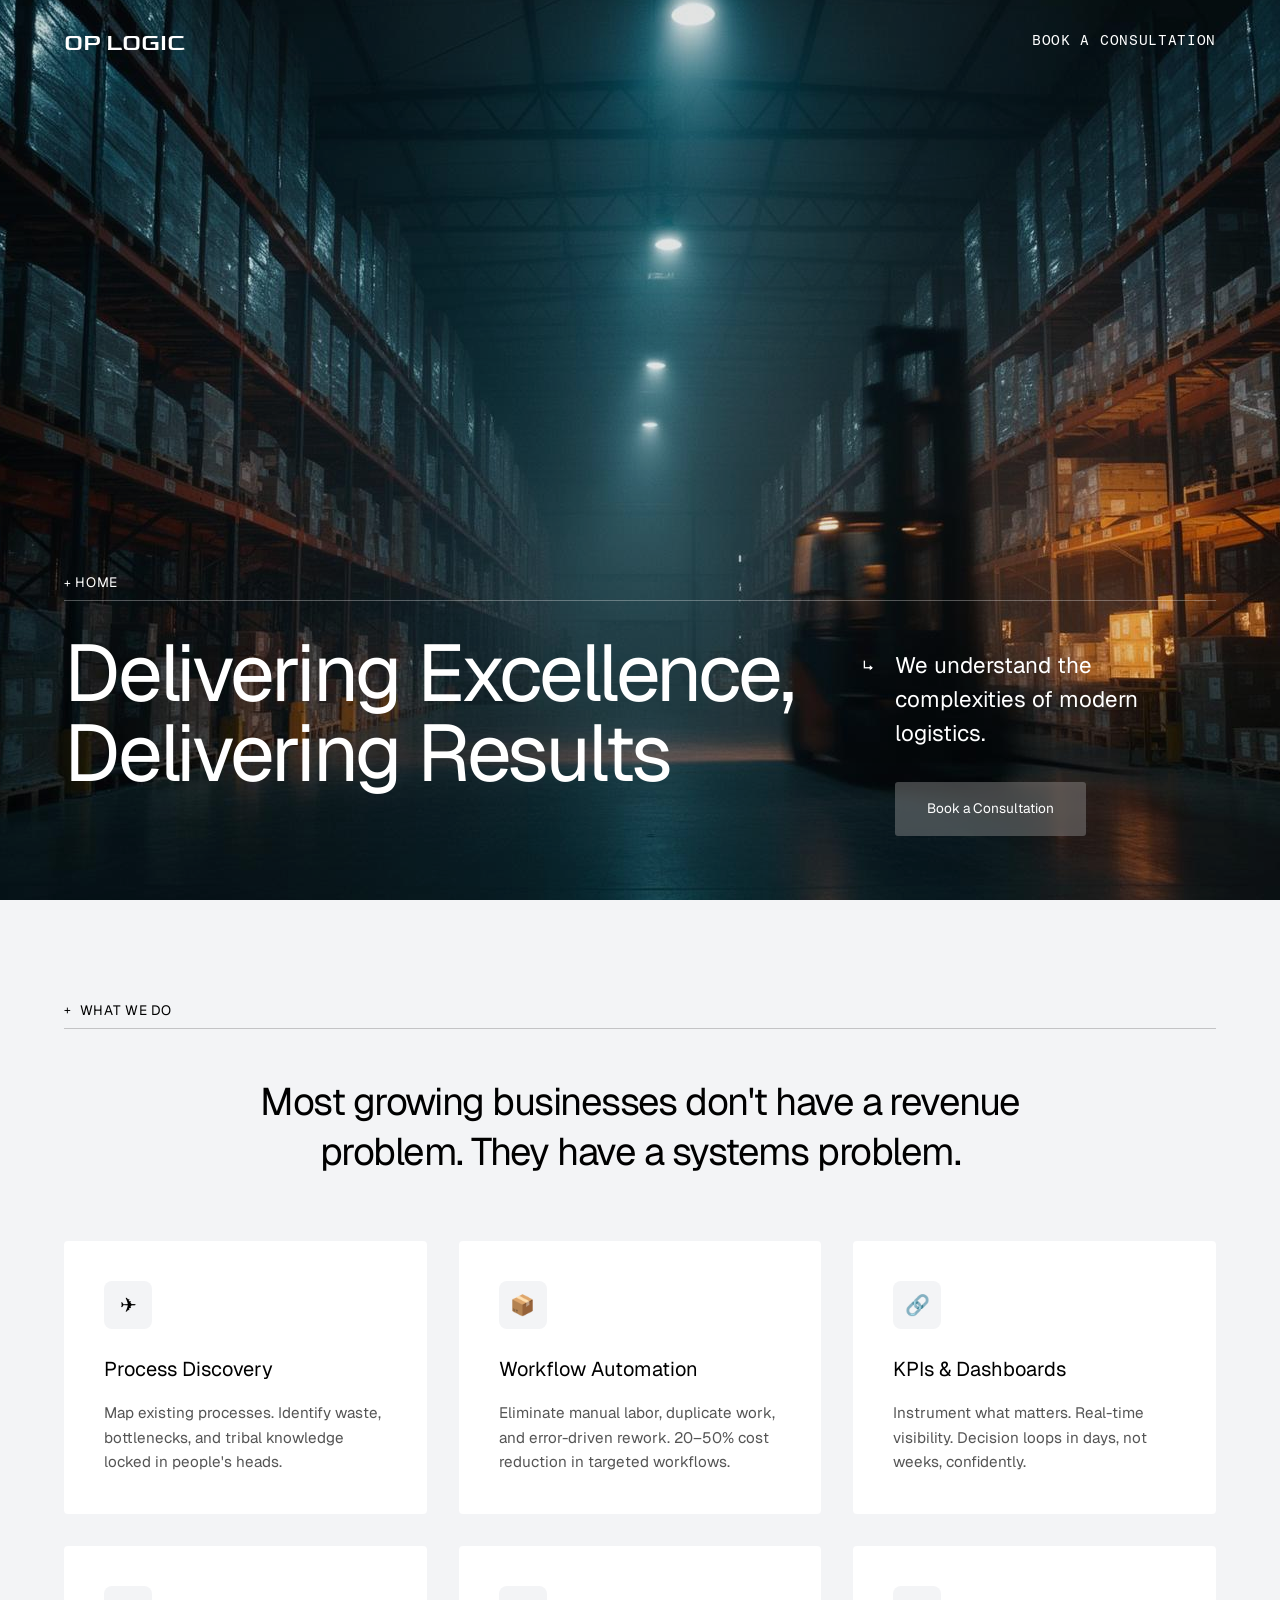
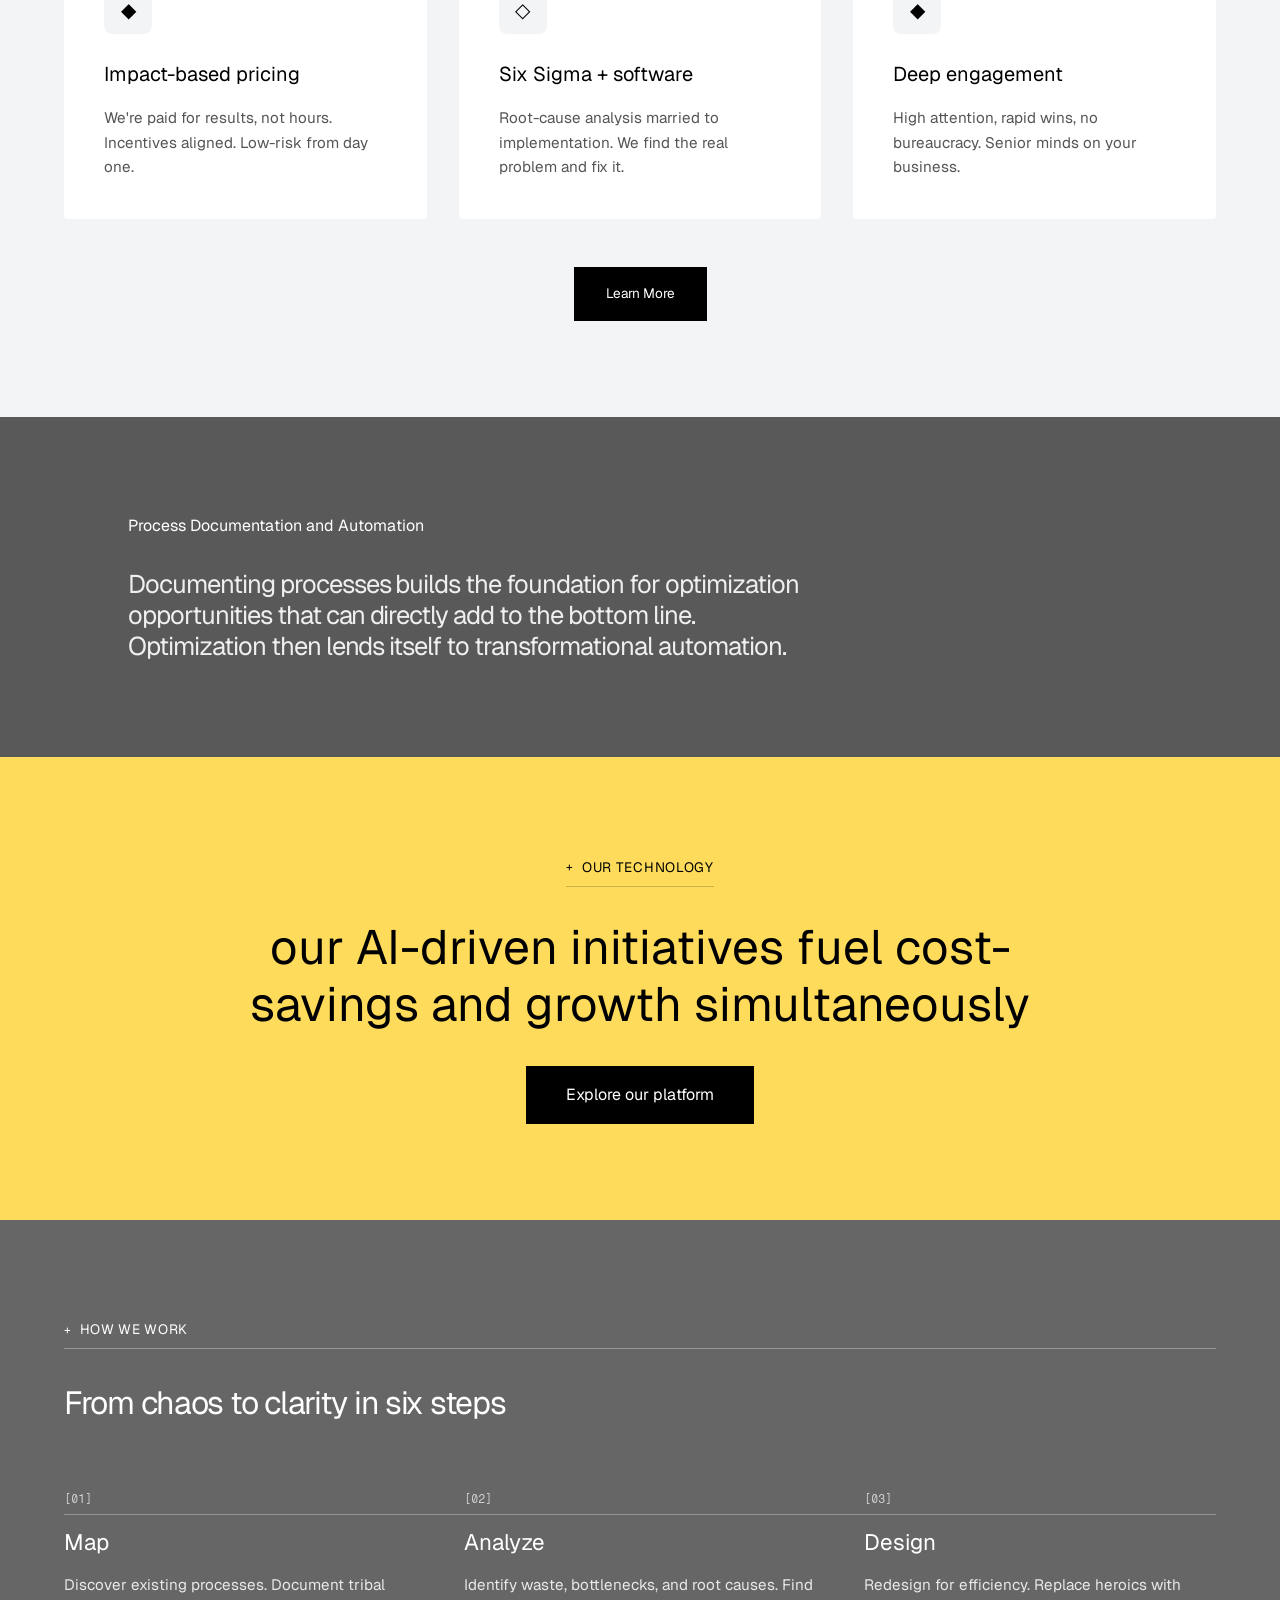
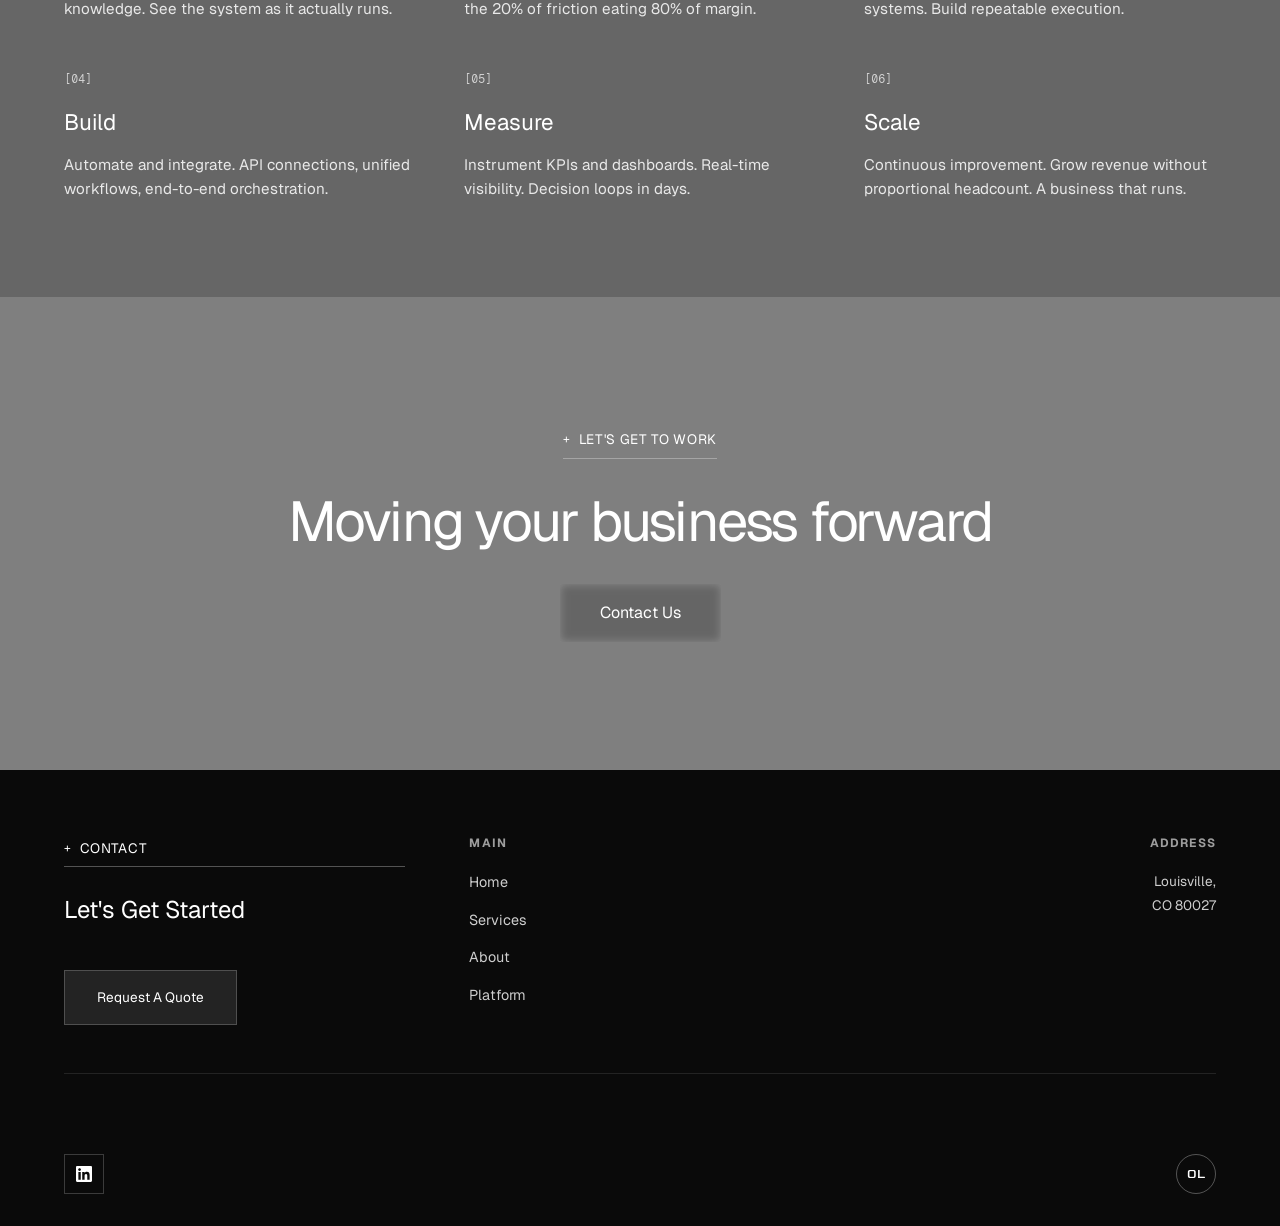
==== index.html @ 6a171f91 "freight theme" ====
<!DOCTYPE html>
<html lang="en">
<head>
    <meta charset="UTF-8">
    <meta name="viewport" content="width=device-width, initial-scale=1.0">
    <title>Op Logic - Logistics Solutions</title>

    <!-- Google Fonts -->
    <link rel="preconnect" href="https://fonts.googleapis.com">
    <link rel="preconnect" href="https://fonts.gstatic.com" crossorigin>
    <link href="https://fonts.googleapis.com/css2?family=Geist:wght@300;400;500;600;700;800;900&family=Fragment+Mono:wght@400;700&family=Goldman:wght@400;700&display=swap" rel="stylesheet">
    <link rel="stylesheet" href="assets/style.css">

</head>
<body>

    <!-- HEADER -->
    <header class="header" id="header">
        <div class="header-inner">
            <a href="#" class="header-logo">OP LOGIC</a>

            <nav class="header-nav" id="headerNav">
                <a href="contact.html" class="nav-link">Book a Consultation</a>
            </nav>
        </div>
    </header>

    <!-- HERO SECTION -->
    <section class="hero" id="hero">
        <div class="hero-bg"></div>
        <div class="hero-overlay"></div>
        <div class="hero-content">
            <span class="breadcrumb hero-breadcrumb">Home</span>
            <style>
            .hero-content-all {
                display: flex;
                gap: 2rem;
                position: relative;
            }
            .hero-content-right {
                margin-top: 1rem;
            }
            .hero-content-right::before {
                content: '↳ ';
                position: absolute;
                color: #fff;
                text-indent: -2rem;
                margin-top: 5px;
            }

            @media (max-width: 992px) {
                .hero-content-all {
                    flex-direction: column;
                    gap: 0;
                }
                .hero-content-right {
                    padding-left: 3rem;
                }
            }

            </style>
            <div class="hero-content-all">
                <h1>Delivering Excellence, Delivering Results</h1>
                <div class="hero-content-right">
                    <p class="hero-subtitle">We understand the complexities of modern logistics.</p>
                    <a href="#quote" class="btn btn-hero">Book a Consultation</a>
                </div>
            </div>
        </div>
    </section>

    <!-- WHAT WE DO SECTION -->
    <section class="what-we-do" id="what-we-do">
        <div class="container">
            <span class="breadcrumb breadcrumb-dark">What We Do</span>
            <h3>Most growing businesses don't have a revenue problem. They have a systems
            problem.</h3>

            <div class="services-grid">
                <div class="service-card">
                    <div class="service-icon">&#9992;</div>
                    <h4>Process Discovery</h4>
                    <p>Map existing processes. Identify waste, bottlenecks, and tribal knowledge locked
                    in people's heads.</p>
                </div>
                <div class="service-card">
                    <div class="service-icon">&#128230;</div>
                    <h4>Workflow Automation</h4>
                    <p>Eliminate manual labor, duplicate work, and error-driven rework. 20–50% cost
                    reduction in targeted workflows.</p>
                </div>
                <div class="service-card">
                    <div class="service-icon">&#128279;</div>
                    <h4>KPIs & Dashboards</h4>
                    <p>Instrument what matters. Real-time visibility. Decision loops in days, not
                    weeks, confidently.</p>
                </div>

                <div class="service-card">
                    <div class="service-icon">◆</div>
                    <h4>Impact-based pricing</h4>
                    <p>We're paid for results, not hours. Incentives aligned. Low-risk from day one.</p>
                </div>
                <div class="service-card">
                    <div class="service-icon">◇</div>
                    <h4>Six Sigma + software</h4>
                    <p>Root-cause analysis married to implementation. We find the real problem and fix
                    it.</p>
                </div>
                <div class="service-card">
                    <div class="service-icon">◆</div>
                    <h4>Deep engagement</h4>
                    <p>High attention, rapid wins, no bureaucracy. Senior minds on your business.</p>
                </div>
            </div>

            <div style="text-align: center;">
                <a href="#" class="btn btn-dark">Learn More</a>
            </div>
        </div>
    </section>

    <!-- BANNER SECTION -->
    <section class="banner" id="banner">
        <div class="banner-bg"></div>
        <div class="banner-overlay"></div>
        <div class="container">
            <h3>Process Documentation and Automation</h3>
            <p>&nbsp; <br> Documenting processes builds the foundation for optimization opportunities that can directly add to the bottom line. Optimization then lends itself to transformational automation.</p>
        </div>
    </section>

    <!-- OUR TECHNOLOGY SECTION -->
    <section class="technology" id="technology">
        <div class="container">
            <span class="breadcrumb breadcrumb-dark">Our Technology</span>
            <h2>our AI-driven initiatives fuel cost-savings and growth simultaneously</h2>
            <a href="#" class="btn btn-tech">Explore our platform</a>
        </div>
    </section>

    <!-- HOW WE WORK SECTION -->
    <section class="how-we-work" id="how-we-work">
        <div class="hww-bg"></div>
        <div class="hww-overlay"></div>
        <div class="container">
            <span class="breadcrumb">How we work</span>
            <h2>From chaos to clarity in six steps</h2>

            <div class="steps-grid">
                <div class="step">
                    <span class="step-number">[01]</span>
                    <h4>Map</h4>
                    <p>Discover existing processes. Document tribal knowledge. See
                        the system as it actually runs.</p>
                    <span class="step-arrow">&#8594;</span>
                </div>
                <div class="step">
                    <span class="step-number">[02]</span>
                    <h4>Analyze</h4>
                    <p>Identify waste, bottlenecks, and root causes. Find the 20% of
                        friction eating 80% of margin.</p>
                    <span class="step-arrow">&#8594;</span>
                </div>
                <div class="step">
                    <span class="step-number">[03]</span>
                    <h4>Design</h4>
                    <p>Redesign for efficiency. Replace heroics with systems. Build
                        repeatable execution.</p>
                    <span class="step-arrow">&#8594;</span>
                </div>
                <div class="step">
                    <span class="step-number">[04]</span>
                    <h4>Build</h4>
                    <p>Automate and integrate. API connections, unified workflows,
                        end-to-end orchestration.</p>
                    <span class="step-arrow">&#8594;</span>
                </div>
                <div class="step">
                    <span class="step-number">[05]</span>
                    <h4>Measure</h4>
                    <p>Instrument KPIs and dashboards. Real-time visibility.
                        Decision loops in days.</p>
                    <span class="step-arrow">&#8594;</span>
                </div>
                <div class="step">
                    <span class="step-number">[06]</span>
                    <h4>Scale</h4>
                    <p>Continuous improvement. Grow revenue without proportional
                        headcount. A business that runs.</p>
                </div>
            </div>
        </div>
    </section>

    <!-- LET'S GET TO WORK SECTION -->
    <section class="get-to-work" id="get-to-work">
        <div class="gtw-bg"></div>
        <div class="gtw-overlay"></div>
        <div class="container">
            <span class="breadcrumb">Let's get to work</span>
            <h3>Moving your business forward</h3>
            <a href="contact.html" class="btn btn-gtw">Contact Us</a>
        </div>
    </section>

    <!-- FOOTER -->
    <footer class="footer" id="contact">
        <div class="footer-inner">
            <div class="footer-top">
                <div class="footer-section">
                    <span class="breadcrumb">Contact</span>
                    <h4>Let's Get Started</h4>
                    <div class="footer-cta">
                        <a href="contact.html" class="btn">Request A Quote</a>
                    </div>
                </div>

                <div class="footer-section footer-menu">
                    <div style="display: flex; gap: 4rem;">
                        <div>
                            <h5>Main</h5>
                            <ul>
                                <li><a href="#hero">Home</a></li>
                                <li><a href="#what-we-do">Services</a></li>
                                <li><a href="#">About</a></li>
                                <li><a href="#technology">Platform</a></li>
                            </ul>
                        </div>
                    </div>
                </div>

                <div class="footer-section footer-address">
                    <h5>Address</h5>
                    <p>
                        Louisville,<br>
                        CO 80027
                    </p>
                </div>
            </div>

            <div class="footer-bottom">
                <div class="footer-social">
                    <a href="https://www.linkedin.com/company/oplogic-limited/" class="social-link" aria-label="LinkedIn">
                        <svg width="16" height="16" viewBox="0 0 24 24" fill="currentColor"><path d="M20.447 20.452h-3.554v-5.569c0-1.328-.027-3.037-1.852-3.037-1.853 0-2.136 1.445-2.136 2.939v5.667H9.351V9h3.414v1.561h.046c.477-.9 1.637-1.85 3.37-1.85 3.601 0 4.267 2.37 4.267 5.455v6.286zM5.337 7.433c-1.144 0-2.063-.926-2.063-2.065 0-1.138.92-2.063 2.063-2.063 1.14 0 2.064.925 2.064 2.063 0 1.139-.925 2.065-2.064 2.065zm1.782 13.019H3.555V9h3.564v11.452zM22.225 0H1.771C.792 0 0 .774 0 1.729v20.542C0 23.227.792 24 1.771 24h20.451C23.2 24 24 23.227 24 22.271V1.729C24 .774 23.2 0 22.222 0h.003z"/></svg>
                    </a>
                    <!-- <a href="#" class="social-link" aria-label="X (Twitter)">
                        <svg width="16" height="16" viewBox="0 0 24 24" fill="currentColor"><path d="M18.244 2.25h3.308l-7.227 8.26 8.502 11.24H16.17l-5.214-6.817L4.99 21.75H1.68l7.73-8.835L1.254 2.25H8.08l4.713 6.231zm-1.161 17.52h1.833L7.084 4.126H5.117z"/></svg>
                    </a>
                    <a href="#" class="social-link" aria-label="Instagram">
                        <svg width="16" height="16" viewBox="0 0 24 24" fill="currentColor"><path d="M12 2.163c3.204 0 3.584.012 4.85.07 3.252.148 4.771 1.691 4.919 4.919.058 1.265.069 1.645.069 4.849 0 3.205-.012 3.584-.069 4.849-.149 3.225-1.664 4.771-4.919 4.919-1.266.058-1.644.07-4.85.07-3.204 0-3.584-.012-4.849-.07-3.26-.149-4.771-1.699-4.919-4.92-.058-1.265-.07-1.644-.07-4.849 0-3.204.013-3.583.07-4.849.149-3.227 1.664-4.771 4.919-4.919 1.266-.057 1.645-.069 4.849-.069zM12 0C8.741 0 8.333.014 7.053.072 2.695.272.273 2.69.073 7.052.014 8.333 0 8.741 0 12c0 3.259.014 3.668.072 4.948.2 4.358 2.618 6.78 6.98 6.98C8.333 23.986 8.741 24 12 24c3.259 0 3.668-.014 4.948-.072 4.354-.2 6.782-2.618 6.979-6.98.059-1.28.073-1.689.073-4.948 0-3.259-.014-3.667-.072-4.947-.196-4.354-2.617-6.78-6.979-6.98C15.668.014 15.259 0 12 0zm0 5.838a6.162 6.162 0 100 12.324 6.162 6.162 0 000-12.324zM12 16a4 4 0 110-8 4 4 0 010 8zm6.406-11.845a1.44 1.44 0 100 2.881 1.44 1.44 0 000-2.881z"/></svg>
                    </a>
                    <a href="#" class="social-link" aria-label="YouTube">
                        <svg width="16" height="16" viewBox="0 0 24 24" fill="currentColor"><path d="M23.498 6.186a3.016 3.016 0 00-2.122-2.136C19.505 3.545 12 3.545 12 3.545s-7.505 0-9.377.505A3.017 3.017 0 00.502 6.186C0 8.07 0 12 0 12s0 3.93.502 5.814a3.016 3.016 0 002.122 2.136c1.871.505 9.376.505 9.376.505s7.505 0 9.377-.505a3.015 3.015 0 002.122-2.136C24 15.93 24 12 24 12s0-3.93-.502-5.814zM9.545 15.568V8.432L15.818 12l-6.273 3.568z"/></svg>
                    </a> -->
                </div>
                <div class="footer-logo">OL</div>
            </div>
        </div>
    </footer>

    <script>
        // Header scroll effect
        const header = document.getElementById('header');
        const hero = document.getElementById('hero');

        window.addEventListener('scroll', () => {
            const heroBottom = hero.offsetTop + hero.offsetHeight;
            if (window.scrollY > heroBottom - 100) {
                header.classList.add('scrolled');
            } else {
                header.classList.remove('scrolled');
            }
        });



        // Smooth scroll for anchor links
        document.querySelectorAll('a[href^="#"]').forEach(anchor => {
            anchor.addEventListener('click', function(e) {
                e.preventDefault();
                const target = document.querySelector(this.getAttribute('href'));
                if (target) {
                    target.scrollIntoView({
                        behavior: 'smooth',
                        block: 'start'
                    });
                }
            });
        });

        // Intersection Observer for fade-in animations
        const observerOptions = {
            threshold: 0.1,
            rootMargin: '0px 0px -50px 0px'
        };

        const observer = new IntersectionObserver((entries) => {
            entries.forEach(entry => {
                if (entry.isIntersecting) {
                    entry.target.classList.add('animate-in');
                }
            });
        }, observerOptions);

        document.querySelectorAll('section').forEach(section => {
            observer.observe(section);
        });

        // Intersection Observer for background image reveal effects
        const revealOptions = {
            threshold: 0.15,
            rootMargin: '0px 0px -100px 0px'
        };

        const revealObserver = new IntersectionObserver((entries) => {
            entries.forEach(entry => {
                if (entry.isIntersecting) {
                    entry.target.classList.add('revealed');
                    // Optionally unobserve after reveal to prevent re-triggering
                    // revealObserver.unobserve(entry.target);
                }
            });
        }, revealOptions);

        // Observe sections with background images
        document.querySelectorAll('.hero, .banner, .how-we-work, .get-to-work').forEach(section => {
            revealObserver.observe(section);
        });

        // Subtle parallax on scroll for background images
        let ticking = false;

        function updateParallax() {
            const scrollY = window.scrollY;
            const windowHeight = window.innerHeight;

            document.querySelectorAll('.hero, .banner, .how-we-work, .get-to-work').forEach(section => {
                const rect = section.getBoundingClientRect();
                const sectionTop = rect.top;
                const sectionHeight = rect.height;

                // Only apply parallax when section is in view
                if (sectionTop < windowHeight && sectionTop > -sectionHeight) {
                    const progress = (windowHeight - sectionTop) / (windowHeight + sectionHeight);
                    const bg = section.querySelector('[class$="-bg"]');

                    if (bg && section.classList.contains('revealed')) {
                        const parallaxAmount = (progress - 0.5) * 40; // -20px to +20px
                        bg.style.transform = `translateY(${parallaxAmount}px) scale(1)`;
                    }
                }
            });

            ticking = false;
        }

        window.addEventListener('scroll', () => {
            if (!ticking) {
                requestAnimationFrame(updateParallax);
                ticking = true;
            }
        });
    </script>
</body>
</html>
---- assets/style.css ----
/* ===== CSS RESET & BASE ===== */
        *, *::before, *::after {
            margin: 0;
            padding: 0;
            box-sizing: border-box;
        }

        :root {
            --max-width: 1800px;
            --font-base: 16px;
            --color-dark: #000;
            --color-light: #f3f4f6;
            --color-accent: #fedb5b;
            --color-white: #fff;
        }

        html {
            font-size: var(--font-base);
            scroll-behavior: smooth;
        }

        body {
            font-family: 'Geist', sans-serif;
            font-size: 1rem;
            font-weight: 400;
            line-height: 1.6;
            color: var(--color-dark);
            overflow-x: hidden;
            -webkit-font-smoothing: antialiased;
        }

        /* ===== UTILITY ===== */
        .container {
            width: 100%;
            max-width: var(--max-width);
            margin: 0 auto;
            padding: 0 4rem;
        }

        .breadcrumb {
            font-size: 0.85rem;
            text-transform: uppercase;
            letter-spacing: 0.05em;
            display: inline-flex;
            align-items: center;
            gap: 0.5rem;
            position: relative;
            padding-bottom: 0.5rem;
        }

        .breadcrumb::after {
            content: '';
            position: absolute;
            bottom: 0;
            left: 0;
            width: 100%;
            height: 1px;
            background: rgba(255, 255, 255, 0.3);
        }

        .breadcrumb-dark::after {
            background: rgba(0, 0, 0, 0.2);
        }

        .breadcrumb::before {
            content: '+  ';
            font-size: 0.75rem;
        }

        /* ===== HEADER ===== */
        .header {
            position: fixed;
            top: 0;
            left: 0;
            width: 100%;
            z-index: 1000;
            transition: all 0.4s ease;
            padding: 1.5rem 0;
        }

        .header-inner {
            display: flex;
            justify-content: space-between;
            align-items: center;
            max-width: var(--max-width);
            margin: 0 auto;
            padding: 0 4rem;
        }
        @media (max-width: 992px) {
            .header-inner {
                padding: 0 1rem;
            }
        }

        .header-logo {
            font-family: 'Goldman', cursive;
            font-size: 1.5rem;
            font-weight: 400;
            color: var(--color-white);
            text-decoration: none;
            transition: color 0.4s ease;
        }

        .header-nav {
            display: flex;
            align-items: center;
            gap: 2rem;
        }

        /* Left-to-right hover animation for Request a Quote */
        .nav-link {
            font-family: 'Fragment Mono', monospace;
            font-size: 0.85rem;
            font-weight: 400;
            text-transform: uppercase;
            letter-spacing: 0.05em;
            color: var(--color-white);
            text-decoration: none;
            position: relative;
            padding-bottom: 4px;
            transition: color 0.4s ease;
        }

        .nav-link::after {
            content: '';
            position: absolute;
            bottom: 0;
            left: 0;
            width: 0;
            height: 1px;
            background: currentColor;
            transition: width 0.3s ease;
        }

        .nav-link:hover::after {
            width: 100%;
        }

        /* Hamburger menu */


        /* Scrolled state */
        .header.scrolled {
            background: rgb(243, 244, 246);
            box-shadow: 0 2px 20px rgba(0,0,0,0.05);
        }

        .header.scrolled .header-logo,
        .header.scrolled .nav-link {
            color: var(--color-dark);
        }

        .header.scrolled .hamburger span {
            background: var(--color-dark);
        }

        /* ===== HERO SECTION ===== */
        .hero {
            position: relative;
            width: 100%;
            min-height: 100vh;
            display: flex;
            align-items: flex-end;
            padding-bottom: 4rem;
            overflow: hidden;
        }

        .hero-bg {
            position: absolute;
            top: -10%;
            left: 0;
            width: 100%;
            height: 120%;
            background: url('hero-warehouse-DDwQNElX.jpg') center/cover no-repeat;
            z-index: -2;
        }

        .hero-overlay {
            position: absolute;
            top: 0;
            left: 0;
            width: 100%;
            height: 100%;
            background: rgba(0, 0, 0, 0.1);
            z-index: -1;
        }

        .hero-content {
            position: relative;
            z-index: 1;
            max-width: var(--max-width);
            margin: 0 auto;
            padding: 0 4rem;
            width: 100%;
        }

        .hero-breadcrumb {
            color: var(--color-white);
            margin-bottom: 2rem;
            display: inline-block;
            width: 100%;
        }

        .hero-breadcrumb::after {
            background: rgba(255, 255, 255, 0.3);
        }

        .hero h1 {
            font-family: 'Geist', sans-serif;
            font-size: 5rem;
            font-weight: 400;
            color: var(--color-white);
            line-height: 1;
            margin-bottom: 1.5rem;
            max-width: 900px;
            letter-spacing: -0.04em;
        }

        .hero-subtitle {
            font-family: 'Geist', sans-serif;
            font-size: 1.4rem;
            font-weight: 400;
            color: var(--color-white);
            margin-bottom: 2rem;
            max-width: 600px;
            line-height: 1.5;
        }

        .btn {
            display: inline-flex;
            align-items: center;
            justify-content: center;
            padding: 1rem 2rem;
            font-family: 'Geist', sans-serif;
            font-weight: 400;
            font-size: 0.85rem;
            text-decoration: none;
            border: none;
            cursor: pointer;
            transition: all 0.3s ease;
        }

        .btn-hero {
            background: rgba(158, 158, 158, 0.4);
            color: var(--color-white);
            backdrop-filter: blur(5px);
            border-radius: 3px;
        }

        .btn-hero:hover {
            background: rgba(158, 158, 158, 0.6);
            transform: translateY(-2px);
        }

        /* ===== WHAT WE DO SECTION ===== */
        .what-we-do {
            background: var(--color-light);
            color: var(--color-dark);
            padding: 6rem 0;
        }

        .what-we-do .breadcrumb {
            color: var(--color-dark);
            margin-bottom: 3rem;
            width: 100%;
        }

        .what-we-do .breadcrumb::after {
            background: rgba(0, 0, 0, 0.2);
        }

        .what-we-do h3 {
            font-family: 'Geist', sans-serif;
            font-size: 2.4rem;
            font-weight: 400;
            line-height: 1.3;
            max-width: 900px;
            margin-bottom: 4rem;
            margin-left: auto;
            margin-right: auto;
            letter-spacing: -0.04em;
            text-align: center;
        }

        .services-grid {
            display: grid;
            grid-template-columns: repeat(3, 1fr);
            gap: 2rem;
            margin-bottom: 3rem;
        }

        .service-card {
            background: var(--color-white);
            padding: 2.5rem;
            border-radius: 4px;
            transition: transform 0.3s ease, box-shadow 0.3s ease;
        }

        .service-card:hover {
            transform: translateY(-5px);
            box-shadow: 0 20px 40px rgba(0,0,0,0.08);
        }

        .service-icon {
            width: 48px;
            height: 48px;
            background: var(--color-light);
            border-radius: 8px;
            display: flex;
            align-items: center;
            justify-content: center;
            margin-bottom: 1.5rem;
            font-size: 1.25rem;
        }

        .service-card h4 {
            font-family: 'Geist', sans-serif;
            font-size: 1.25rem;
            font-weight: 400;
            margin-bottom: 1rem;
        }

        .service-card p {
            font-size: 0.95rem;
            line-height: 1.6;
            color: #555;
        }

        .btn-dark {
            background: var(--color-dark);
            color: var(--color-white);
            font-size: 0.85rem;
        }

        .btn-dark:hover {
            background: #333;
            transform: translateY(-2px);
        }

        /* ===== BANNER SECTION ===== */
        .banner {
            position: relative;
            width: 100%;
            padding: 6rem 0;
            color: var(--color-white);
            overflow: hidden;
        }

        .banner-bg {
            position: absolute;
            top: -10%;
            left: 0;
            width: 100%;
            height: 120%;
            background: url('https://images.unsplash.com/photo-1480714378408-67cf0d13bc1b?q=80&w=2070&auto=format&fit=crop') center/cover no-repeat;
            z-index: -2;
        }

        .banner-overlay {
            position: absolute;
            top: 0;
            left: 0;
            width: 100%;
            height: 100%;
            background: rgba(0, 0, 0, 0.65);
            z-index: -1;
        }

        .banner .container {
            padding: 0 10%;
        }

        .banner h3 {
            font-family: 'Geist', sans-serif;
            font-size: 1rem;
            font-weight: 400;
            max-width: 500px;

        }

        .banner p {
            font-size: 1.6rem;
            line-height: 1.2;
            max-width: 700px;
            opacity: 0.9;
            letter-spacing: -0.04em;
        }

        /* ===== OUR TECHNOLOGY SECTION ===== */
        .technology {
            background: var(--color-accent);
            color: var(--color-dark);
            padding: 6rem 0;
            text-align: center;
        }

        .technology .breadcrumb {
            color: var(--color-dark);
            margin-bottom: 2rem;
            display: inline-flex;
        }

        .technology .breadcrumb::after {
            background: rgba(0, 0, 0, 0.2);
        }

        .technology h2 {
            font-family: 'Geist', sans-serif;
            font-size: 3rem;
            font-weight: 400;
            line-height: 1.2;
            max-width: 900px;
            margin: 0 auto 2rem;
        }

        .btn-tech {
            background: var(--color-dark);
            color: var(--color-white);
            font-size: 1rem;
            padding: 1rem 2.5rem;
        }

        .btn-tech:hover {
            background: #222;
            transform: translateY(-2px);
        }

        /* ===== HOW WE WORK SECTION ===== */
        .how-we-work {
            position: relative;
            width: 100%;
            padding: 6rem 0;
            color: var(--color-white);
            overflow: hidden;
        }

        .hww-bg {
            position: absolute;
            top: -10%;
            left: 0;
            width: 100%;
            height: 120%;
            background: url('https://images.unsplash.com/photo-1601584115197-04ecc0da31d7?q=80&w=2070&auto=format&fit=crop') center/cover no-repeat;
            z-index: -2;
        }

        .hww-overlay {
            position: absolute;
            top: 0;
            left: 0;
            width: 100%;
            height: 100%;
            background: rgba(0, 0, 0, 0.6);
            z-index: -1;
        }

        .how-we-work .breadcrumb {
            margin-bottom: 2rem;
            width: 100%;
        }

        .how-we-work h2 {
            font-family: 'Geist', sans-serif;
            font-size: 2rem;
            font-weight: 400;
            line-height: 1.4;
            max-width: 800px;
            margin-bottom: 4rem;
            letter-spacing: -0.04em;
        }

        .steps-grid {
            display: grid;
            grid-template-columns: repeat(3, 1fr);
            gap: 3rem;
            position: relative;
        }

        .steps-grid::before {
            content: '';
            position: absolute;
            top: 1.5rem;
            left: 0;
            right: 0;
            height: 1px;
            background: rgba(255, 255, 255, 0.3);
        }

        .step {
            position: relative;
        }

        .step-number {
            font-family: 'Fragment Mono', monospace;
            font-size: 0.75rem;
            font-weight: 400;
            opacity: 0.7;
            margin-bottom: 1rem;
            display: block;
        }

        .step h4 {
            font-family: 'Geist', sans-serif;
            font-size: 1.4rem;
            font-weight: 400;
            margin-bottom: 0.75rem;
        }

        .step p {
            font-size: 0.95rem;
            line-height: 1.6;
            opacity: 0.85;
        }

        .step-arrow {
            display: none;

            position: absolute;
            top: 1.25rem;
            right: -1.5rem;
            font-size: 1.25rem;
            opacity: 0.5;
        }

        .step:last-child .step-arrow {
            display: none;
        }

        /* ===== LET'S GET TO WORK SECTION ===== */
        .get-to-work {
            position: relative;
            width: 100%;
            padding: 8rem 0;
            color: var(--color-white);
            text-align: center;
            overflow: hidden;
        }

        .gtw-bg {
            position: absolute;
            top: -10%;
            left: 0;
            width: 100%;
            height: 120%;
            background: url('https://images.unsplash.com/photo-1494412574643-ff11b0a5c1c3?q=80&w=2070&auto=format&fit=crop') center/cover no-repeat;
            z-index: -2;
        }

        .gtw-overlay {
            position: absolute;
            top: 0;
            left: 0;
            width: 100%;
            height: 100%;
            background: rgba(0, 0, 0, 0.5);
            z-index: -1;
        }

        .get-to-work .breadcrumb {
            margin-bottom: 2rem;
            justify-content: center;
        }

        .get-to-work h3 {
            font-family: 'Geist', sans-serif;
            font-size: 3.5rem;
            font-weight: 400;
            line-height: 1.1;
            margin-bottom: 2rem;
            letter-spacing: -0.04em;
        }

        .btn-gtw {
            background: rgba(158, 158, 158, 0.4);
            color: var(--color-white);
            backdrop-filter: blur(5px);
            font-size: 1rem;
            padding: 1rem 2.5rem;
            border-radius: 3px;
        }

        .btn-gtw:hover {
            background: rgba(158, 158, 158, 0.6);
        }

        /* ===== FOOTER ===== */
        .footer {
            background: #0a0a0a;
            color: var(--color-white);
            padding: 4rem 0 2rem;
        }

        .footer-inner {
            max-width: var(--max-width);
            margin: 0 auto;
            padding: 0 4rem;
        }

        .footer-top {
            display: grid;
            grid-template-columns: 1fr 1fr 1fr;
            gap: 4rem;
            padding-bottom: 3rem;
            border-bottom: 1px solid rgba(255, 255, 255, 0.1);
            margin-bottom: 3rem;
        }

        .footer-section h4 {
            font-family: 'Geist', sans-serif;
            font-size: 1.5rem;
            font-weight: 400;
            margin-bottom: 1.5rem;
        }

        .footer-section .breadcrumb {
            margin-bottom: 1.5rem;
            width: 100%;
        }

        .footer-cta {
            display: inline-flex;
            align-items: center;
            gap: 1rem;
            margin-top: 1rem;
        }

        .footer-cta .btn {
            background: rgba(255, 255, 255, 0.1);
            color: var(--color-white);
            border: 1px solid rgba(255, 255, 255, 0.2);
        }

        .footer-cta .btn:hover {
            background: rgba(255, 255, 255, 0.2);
        }

        .footer-divider {
            width: 1px;
            height: 2rem;
            background: rgba(255, 255, 255, 0.3);
        }

        .footer-menu h5 {
            font-size: 0.75rem;
            text-transform: uppercase;
            letter-spacing: 0.1em;
            opacity: 0.6;
            margin-bottom: 1rem;
        }

        .footer-menu ul {
            list-style: none;
        }

        .footer-menu li {
            margin-bottom: 0.75rem;
        }

        .footer-menu a {
            color: var(--color-white);
            text-decoration: none;
            font-size: 0.9rem;
            opacity: 0.8;
            transition: opacity 0.3s ease;
        }

        .footer-menu a:hover {
            opacity: 1;
        }

        .footer-address {
            text-align: right;
        }

        .footer-address h5 {
            font-size: 0.75rem;
            text-transform: uppercase;
            letter-spacing: 0.1em;
            opacity: 0.6;
            margin-bottom: 1rem;
        }

        .footer-address p {
            font-size: 0.85rem;
            line-height: 1.8;
            opacity: 0.8;
        }

        .footer-bottom {
            display: flex;
            justify-content: space-between;
            align-items: center;
            padding-top: 2rem;
        }

        .footer-social {
            display: flex;
            gap: 1rem;
        }

        .social-link {
            width: 40px;
            height: 40px;
            border: 1px solid rgba(255, 255, 255, 0.2);
            display: flex;
            align-items: center;
            justify-content: center;
            color: var(--color-white);
            text-decoration: none;
            transition: all 0.3s ease;
        }

        .social-link:hover {
            background: rgba(255, 255, 255, 0.1);
            border-color: rgba(255, 255, 255, 0.4);
        }

        .footer-logo {
            width: 40px;
            height: 40px;
            border: 1px solid rgba(255, 255, 255, 0.3);
            border-radius: 50%;
            display: flex;
            align-items: center;
            justify-content: center;
            font-family: 'Goldman', cursive;
            font-size: 0.75rem;
            font-weight: 400;
        }


        /* ===== PARALLAX BACKGROUNDS ===== */
        .parallax-bg {
            position: absolute;
            top: 0;
            left: 0;
            width: 100%;
            height: 120%;
            will-change: transform;
            z-index: -2;
        }

        .parallax-bg img,
        .parallax-bg {
            background-attachment: fixed;
            background-position: center;
            background-repeat: no-repeat;
            background-size: cover;
        }

        /* ===== RESPONSIVE ===== */
        @media (max-width: 1200px) {
            .hero h1 {
                font-size: 4rem;
            }

            .technology h2,
            .get-to-work h3 {
                font-size: 2.5rem;
            }
        }

        @media (max-width: 992px) {
            .services-grid {
                grid-template-columns: repeat(2, 1fr);
            }

            .steps-grid {
                grid-template-columns: 1fr;
                gap: 2rem;
            }

            .steps-grid::before {
                display: none;
            }

            .step-arrow {
                display: none;
            }

            .footer-top {
                grid-template-columns: 1fr 1fr;
            }

            .footer-address {
                text-align: left;
                grid-column: 1 / -1;
                margin-top: 2rem;
            }
        }

        @media (max-width: 768px) {
            .hamburger {
                display: flex;
            }



            .hero {
                min-height: 80vh;
                padding-bottom: 4rem;
            }

            .hero h1 {
                font-size: 2.5rem;
            }

            .hero-subtitle {
                margin-left: 1rem;
                font-size: 0.9rem;
            }

            .what-we-do h3 {
                font-size: 1.5rem;
            }

            .services-grid {
                grid-template-columns: 1fr;
            }

            .technology h2 {
                font-size: 2rem;
            }

            .how-we-work h2 {
                font-size: 1.5rem;
            }

            .get-to-work h3 {
                font-size: 2rem;
            }

            .footer-top {
                grid-template-columns: 1fr;
                gap: 2rem;
            }

            .footer-address {
                grid-column: auto;
                margin-top: 0;
            }

            .footer-bottom {
                flex-direction: column;
                gap: 1.5rem;
                text-align: center;
            }
        }

        @media (max-width: 480px) {
            .container,
            .header-inner,
            .hero-content,
            .footer-inner {
                padding: 0 1rem;
            }

            .hero h1 {
                font-size: 2rem;
            }

            .what-we-do h3,
            .banner h3,
            .technology h2,
            .how-we-work h2,
            .get-to-work h3 {
                font-size: 1.5rem;
            }

            .service-card {
                padding: 1.5rem;
            }
        }

        /* Animation utilities */
        @keyframes fadeInUp {
            from {
                opacity: 0;
                transform: translateY(30px);
            }
            to {
                opacity: 1;
                transform: translateY(0);
            }
        }

        .animate-in {
            animation: fadeInUp 0.8s ease forwards;
        }

        /* ===== BACKGROUND IMAGE REVEAL EFFECTS ===== */

        /* Hero - subtle zoom out reveal */
        .hero-bg {
            transform: scale(1.15);
            transition: transform 1.8s cubic-bezier(0.22, 1, 0.36, 1);
        }

        .hero.revealed .hero-bg {
            transform: scale(1);
        }

        /* Banner - slide up reveal with parallax */
        .banner-bg {
            transform: translateY(60px) scale(1.1);
            opacity: 0.6;
            transition: transform 1.6s cubic-bezier(0.22, 1, 0.36, 1), opacity 1.6s ease;
        }

        .banner.revealed .banner-bg {
            transform: translateY(0) scale(1);
            opacity: 1;
        }

        /* How We Work - Ken Burns slow pan */
        .hww-bg {
            transform: scale(1.2) translateX(-30px);
            transition: transform 2.2s cubic-bezier(0.22, 1, 0.36, 1);
        }

        .how-we-work.revealed .hww-bg {
            transform: scale(1) translateX(0);
        }

        /* Let's Get To Work - fade in with slight zoom */
        .gtw-bg {
            transform: scale(1.1);
            opacity: 0;
            transition: transform 2s cubic-bezier(0.22, 1, 0.36, 1), opacity 1.8s ease;
        }

        .get-to-work.revealed .gtw-bg {
            transform: scale(1);
            opacity: 1;
        }

        /* Content stagger reveal for sections with images */
        .hero-content,
        .banner .container,
        .how-we-work .container,
        .get-to-work .container {
            opacity: 0;
            transform: translateY(40px);
            transition: opacity 1s ease 0.3s, transform 1s cubic-bezier(0.22, 1, 0.36, 1) 0.3s;
        }

        .hero.revealed .hero-content,
        .banner.revealed .container,
        .how-we-work.revealed .container,
        .get-to-work.revealed .container {
            opacity: 1;
            transform: translateY(0);
        }

        /* Parallax on scroll for background images */
        .hero-bg,
        .banner-bg,
        .hww-bg,
        .gtw-bg {
            will-change: transform;
        }

        /* Reduced motion preference */
        @media (prefers-reduced-motion: reduce) {
            .hero-bg,
            .banner-bg,
            .hww-bg,
            .gtw-bg {
                transform: none !important;
                opacity: 1 !important;
                transition: none !important;
            }

            .hero-content,
            .banner .container,
            .how-we-work .container,
            .get-to-work .container {
                opacity: 1 !important;
                transform: none !important;
                transition: none !important;
            }
        }


        form.clarity-form {
            display: block;
            width: 500px;
            width: 100%;
            margin-top: 2rem;
            padding: 2rem;
            background-color: var(--color-accent);
            border-radius: 12px;

        }

        form.clarity-form .form-row {
            display: flex;
            gap: 1.5rem;
        }

        form.clarity-form .form-group {
            display: flex;
            flex-direction: column;
            gap: 0.5rem;
            flex: 1;
            margin-bottom: 1.5rem;
        }

        form.clarity-form label {
            font-size: 0.75rem;
            text-transform: uppercase;
            letter-spacing: 0.05em;
            color: var(--color-dark);
        }

        form.clarity-form input, form.clarity-form textarea {
            padding: 0.75rem 1rem;
            border: 1px solid var(--color-dark);
            background: transparent;
            color: var(--color-white);
            border-radius: 4px;
            font-size: 0.95rem;
            transition: all 0.3s ease;
        }
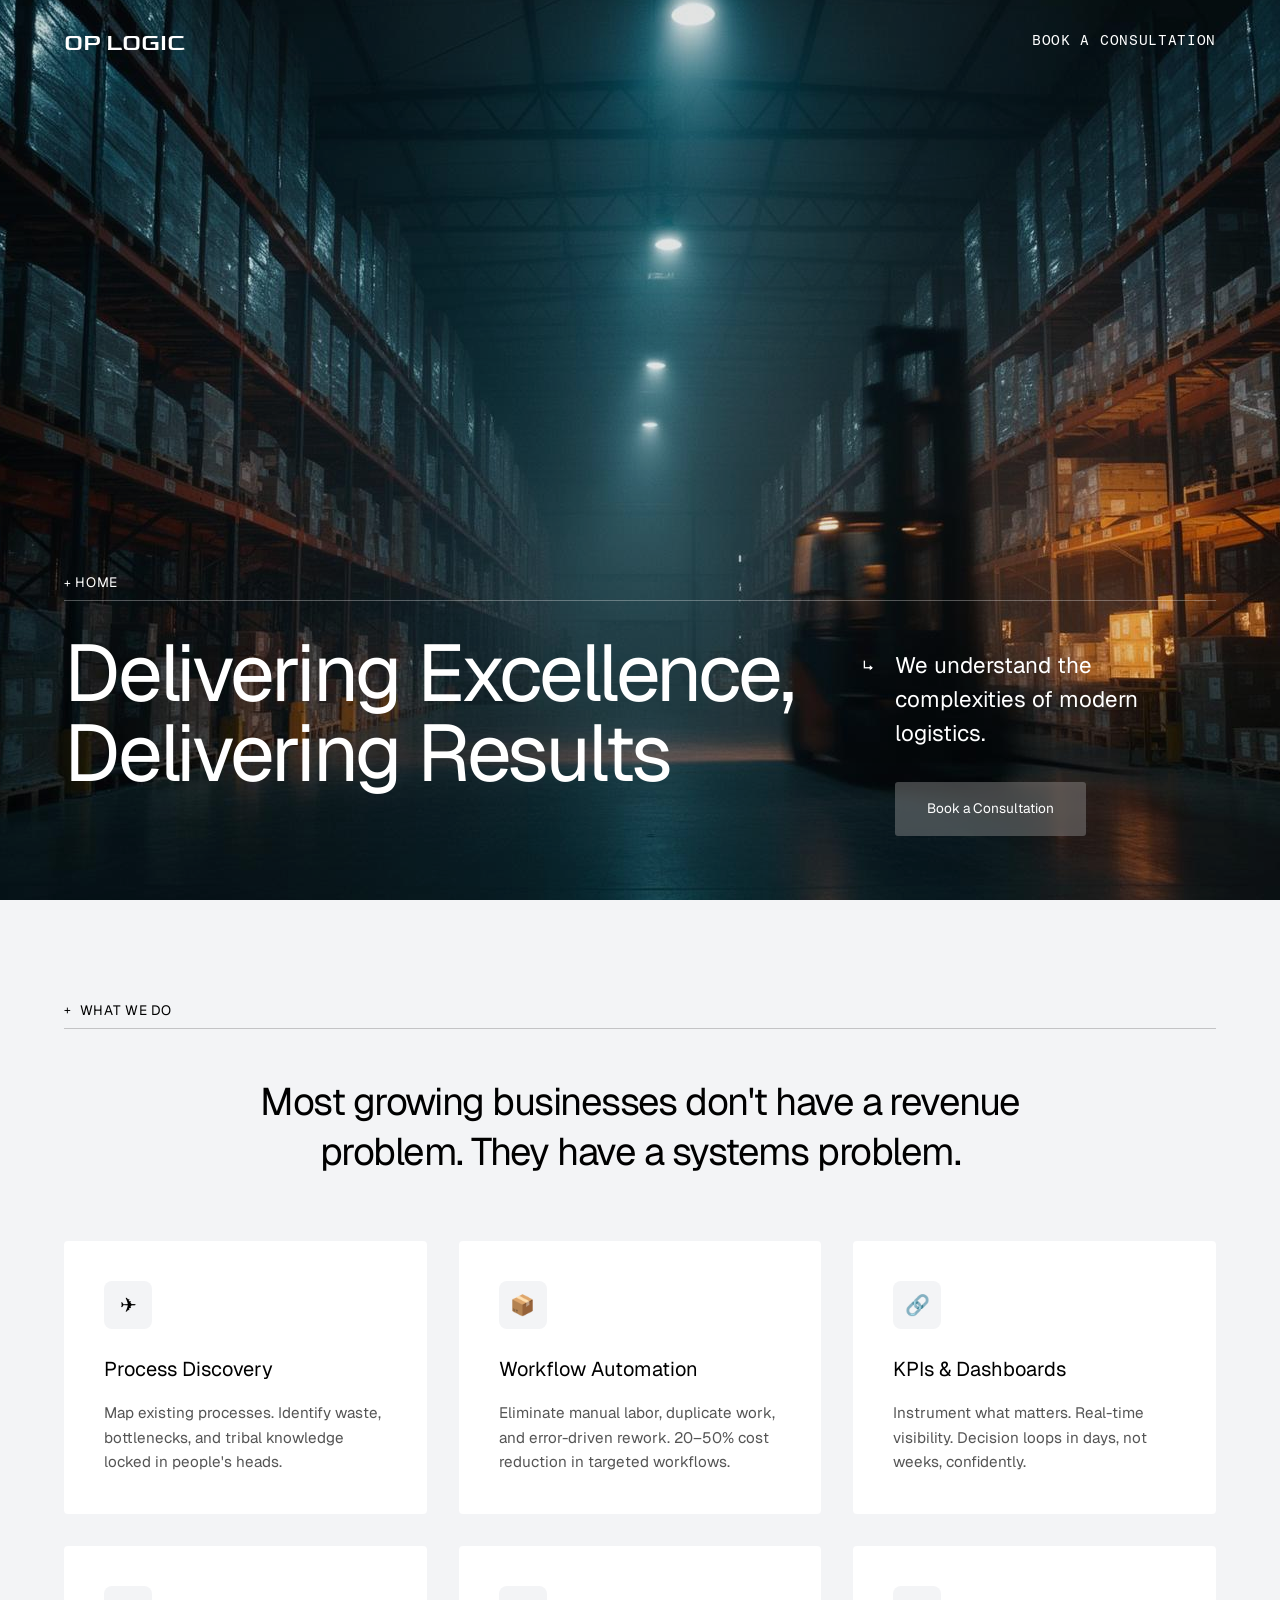
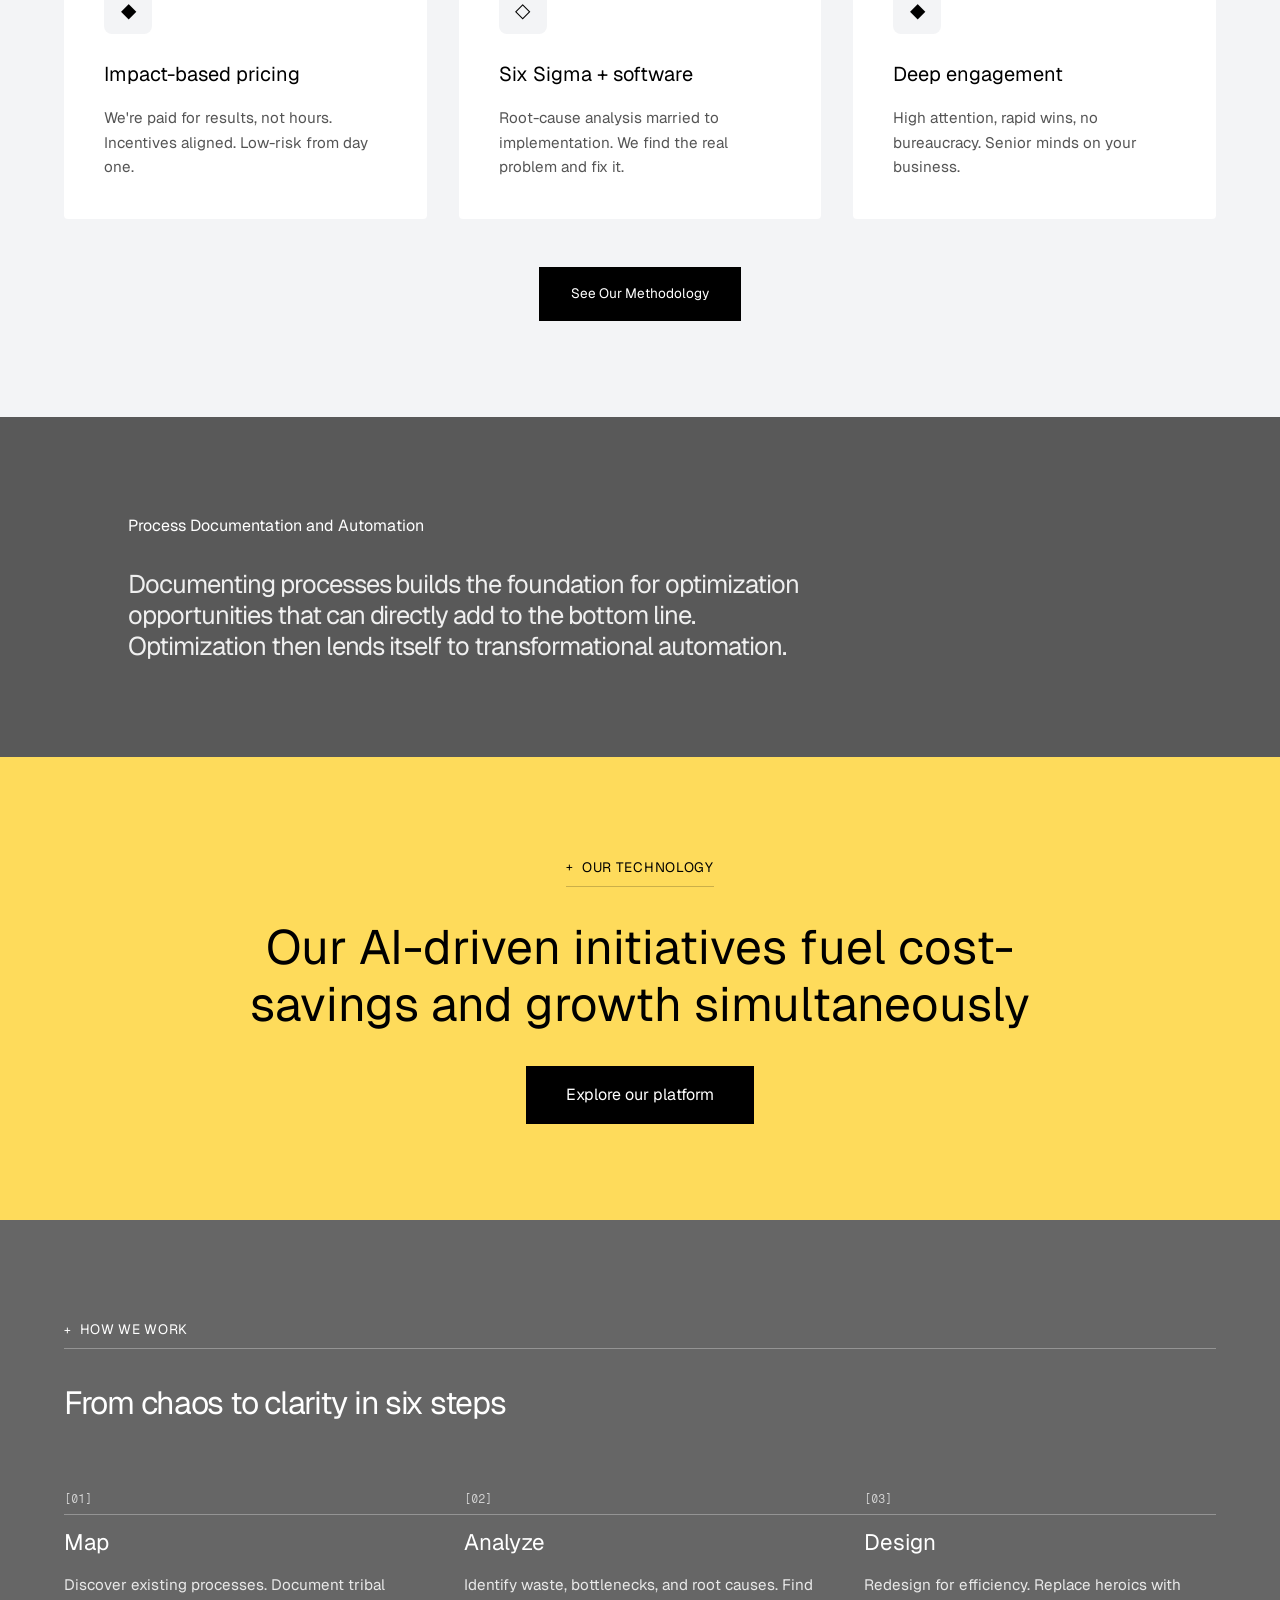
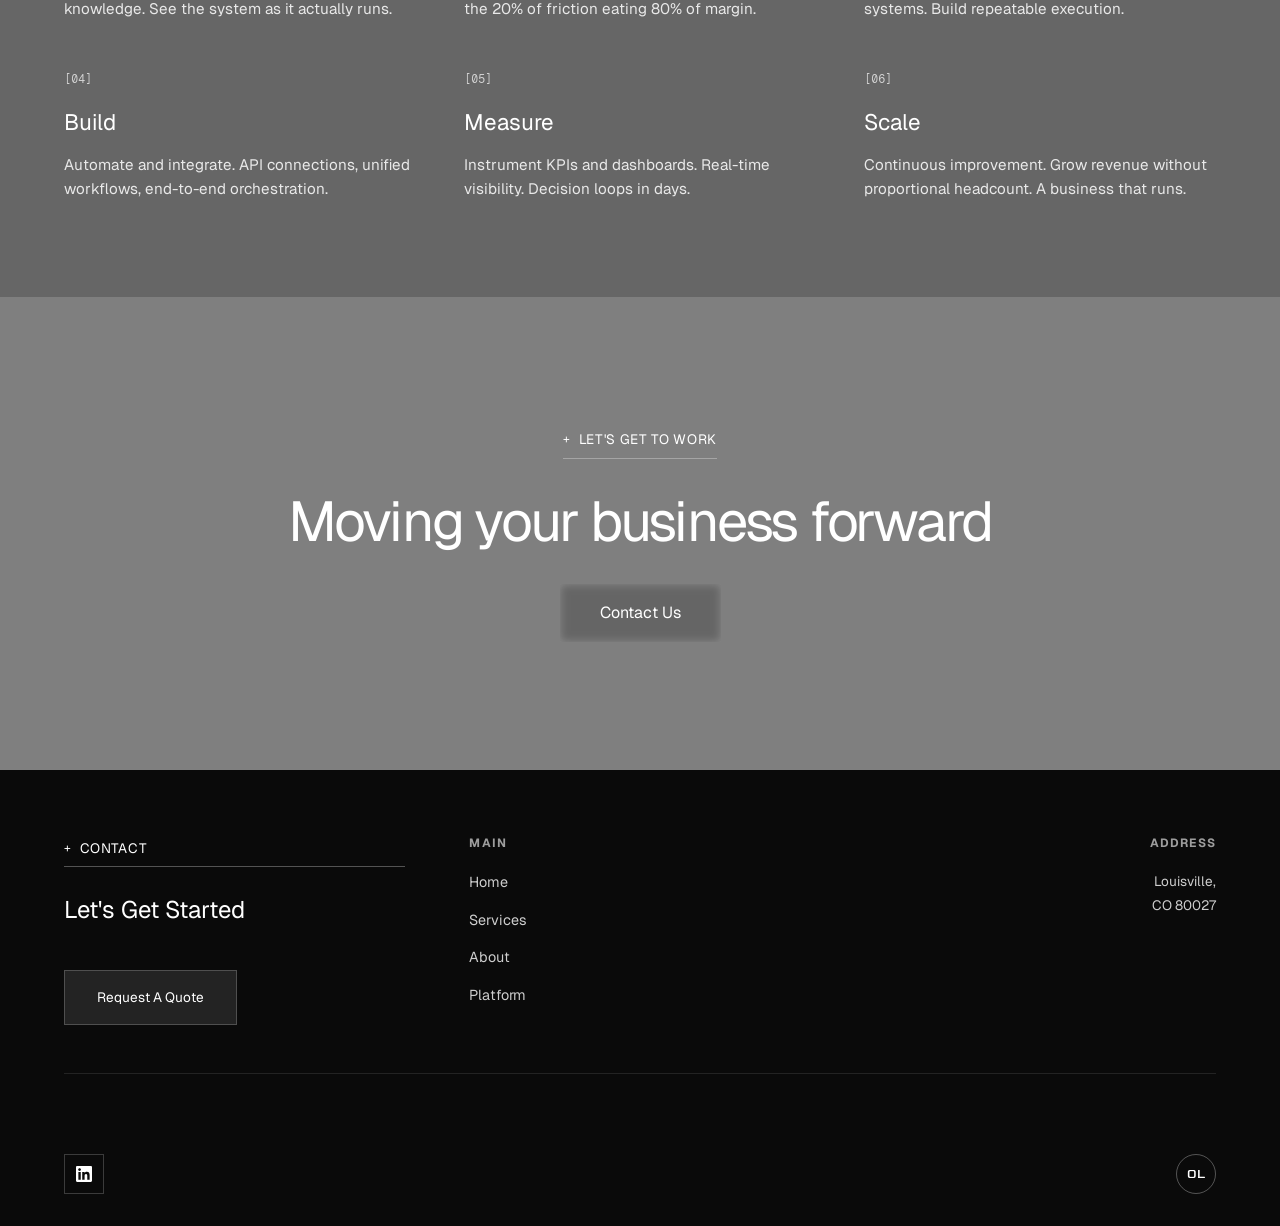
==== commit 5031367c: "Format updates 608" ====
--- a/index.html
+++ b/index.html
@@ -4,6 +4,7 @@
     <meta charset="UTF-8">
     <meta name="viewport" content="width=device-width, initial-scale=1.0">
     <title>Op Logic - Logistics Solutions</title>
+    <link rel="canonical" href="https://www.operationallogic.com/">
 
     <!-- Google Fonts -->
     <link rel="preconnect" href="https://fonts.googleapis.com">
@@ -115,7 +116,7 @@
             </div>
 
             <div style="text-align: center;">
-                <a href="#" class="btn btn-dark">Learn More</a>
+                <a href="platform.html" class="btn btn-dark">See Our Methodology</a>
             </div>
         </div>
     </section>
@@ -134,8 +135,8 @@
     <section class="technology" id="technology">
         <div class="container">
             <span class="breadcrumb breadcrumb-dark">Our Technology</span>
-            <h2>our AI-driven initiatives fuel cost-savings and growth simultaneously</h2>
-            <a href="#" class="btn btn-tech">Explore our platform</a>
+            <h2>Our AI-driven initiatives fuel cost-savings and growth simultaneously</h2>
+            <a href="platform.html" class="btn btn-tech">Explore our platform</a>
         </div>
     </section>
 
@@ -354,13 +355,26 @@
 
             ticking = false;
         }
-
+        /*
         window.addEventListener('scroll', () => {
             if (!ticking) {
                 requestAnimationFrame(updateParallax);
                 ticking = true;
             }
         });
+        */
     </script>
 </body>
+
+<!-- Google tag (gtag.js) -->
+<script async
+    src="https://www.googletagmanager.com/gtag/js?id=G-ZCMZN5CDNJ"></script>
+<script>
+    window.dataLayer = window.dataLayer || [];
+    function gtag() { dataLayer.push(arguments); }
+    gtag('js', new Date());
+
+    gtag('config', 'G-ZCMZN5CDNJ');
+</script>
+
 </html>
--- a/assets/style.css
+++ b/assets/style.css
@@ -983,7 +983,7 @@
         }
 
 
-        form.clarity-form {
+        form.clarity-form, .thank-you-note {
             display: block;
             width: 500px;
             width: 100%;
@@ -1018,8 +1018,13 @@
             padding: 0.75rem 1rem;
             border: 1px solid var(--color-dark);
             background: transparent;
-            color: var(--color-white);
+            color: var(--color-dark);
             border-radius: 4px;
             font-size: 0.95rem;
+            font-weight: bold;
             transition: all 0.3s ease;
         }
+
+        .thank-you-note {
+            font-weight: bold;
+        }
